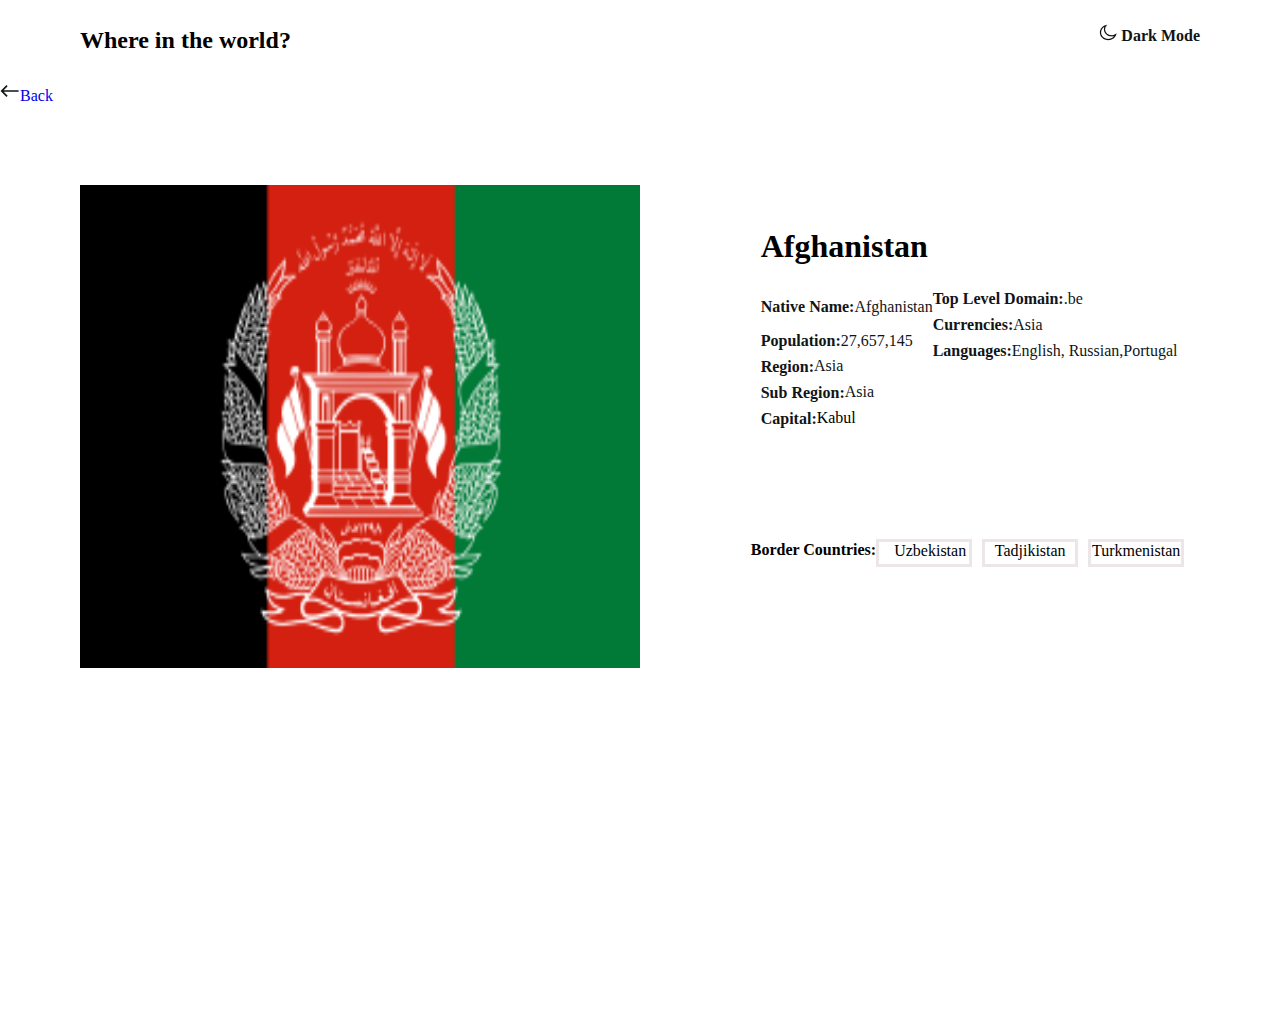
==== afgan.html @ 0af31623 "start" ====
<!DOCTYPE html>
<html lang="en">
<head>
    <meta charset="UTF-8">
    <meta name="viewport" content="width=device-width, initial-scale=1.0">
    <title>Document</title>
    <link rel="stylesheet" href="./afgan.css">
</head>
<body>
    <header class="header" >
        <nav class="nav">
            <h2 class="class">Where in the world?</h2>
          <a href="#!" class="header__a" >
            <img src="./img/Path (2).png" alt="" class="header_image">
            Dark Mode
          </a>
        </nav>
     </header>

     <ul>
        <li class="li"><a href="./index.html"><img src="./img/call-made.svg" alt="" class="a">Back</a></li>
     </ul>
     <main class="main">
        <div class="cards">
            <img src="./img/5.png" alt="" class="header__image">
            <div class="card">
                <h1 class="text1">Afghanistan</h1>
                <div class="card0">
               <div class="card1">
                <div class="g1"><p class="list__10">Native Name:</p>
                <p class="name1"> Afghanistan</p></div>
                <div class="g1"> <h4 class="list__1">Population: </h4>
                 <p class="population1">27,657,145</p></div>
                 <div class="g2"><h4 class="list__11">Region: </h4>
                 <p class="region1">Asia</p></div>
                 <div class="g2"><h4 class="list__11">  Sub Region: </h4>
                    <p class="region1"> Asia</p></div>
                 <div class="g3"><h4 class="list__111">Capital: </h4 >
                 <p class="capital1">Kabul</p></div>
                </div>
                <div class="card2">
                    <div class="g1"> <h4 class="list__1 1">Top Level Domain: </h4>
                        <p class="population1">.be</p></div>
                        <div class="g1"> <h4 class="list__11"> Currencies: </h4>
                            <p class="population1"> Asia</p></div>
                            <div class="g1"> <h4 class="list__11">Languages: </h4>
                                <p class="population1">English, Russian,Portugal</p></div>
                    </div>
                </div>
                    <div class="card3">
                        <div class="g1"> <h4 class="list__1110">Border Countries:  </h4>
                            <p class="c3">Uzbekistan</p>
                            <p class="c31">Tadjikistan</p>
                            <p class="c31">Turkmenistan</p>
                        
                            
                            </div>
                    </div>
            </div>
            
        </div>

     </main>
    
</body>
</html>
---- afgan.css ----
* {
    padding: 0;
    margin: 0;
    box-sizing: border-box;
}

ul {
    list-style: none;
}

a {
    text-decoration: none;
}

.nav {
    display: flex;
    justify-content: space-between;
    padding: 24px 80px;
}
.cards{
    display: flex;
}
.header__image{
    width: 559.7149658203125px;
    height: 483.16876220703125px;
    margin:  80px 121px 343px 80px;
}
.class {
    font-family: Nunito Sans;
    font-size: 24px;
    font-weight: 800;
    line-height: 33px;
}
.header__a {
    column-gap: 11px;
    font-family: Nunito Sans;
    font-size: 16px;
    font-weight: 600;
    line-height: 22px;
    color: #111517;
}
.text1 {
font-family: Nunito Sans;
font-size: 32px;
font-weight: 800;
line-height: 44px;
padding: 0  0 23px 0;
}

.list__1 {
    font-family: Nunito Sans;
    font-size: 16px;
    font-weight: 600;
    line-height: 16px;
    color: #111517;
    padding: 0 0 10px 0px;

}

.list__11 {
    font-family: Nunito Sans;
    font-size: 16px;
    font-weight: 600;
    line-height: 16px;
    padding: 0 0 10px 0px;
    color: #111517;

}

.g1 {
    display: flex;
}

.g2 {
    display: flex;
}

.g3 {
    display: flex;
}

.population1 {
    font-family: Nunito Sans;
    font-size: 16px;
    font-weight: 300;
    line-height: 16px;
    color: #111517;
}

.region1 {
    margin: -1px 0 0 0;
    font-family: Nunito Sans;
    font-size: 16px;
    font-weight: 300;
    line-height: 16px;
    color: #111517;
}

.list__111 {
    padding: 0 0 46px 0px;
   font-family: Nunito Sans;
    font-size: 16px;
    font-weight: 600;
    line-height: 16px;
    color: #111517;
}

.capital1 {
    margin: -1px 0 0 0;
    font-family: Nunito Sans;
    font-size: 16px;
    font-weight: 300;
    line-height: 16px;
}
.card{
    padding: 119px 82px 382px 0;
}
.list__10{
    color: #111517;
    padding: 0 0 10px 0  ; 
font-family: Nunito Sans;
font-size: 16px;
font-weight: 600;
line-height: 32px;
}
.name1{
    margin:8px 0 0 0;
    font-family: Nunito Sans;
    font-size: 16px;
    font-weight: 300;
    line-height: 16px;
  color: #111517;
}
.card0{
   display: flex;
   
}
.a{
    

    
}

.card2{
    padding-left: -10px;
}
.card3{
    padding: 68px 0px 0 0px  ;
    margin-left: -10px;
}
.c3{
    padding-left: 15px;
    width: 96px;
    height: 28px ;
    border: solid rgb(236, 230, 230);
    margin: -2px 10px 0 0;
}
.c31{
    width: 96px;
    height: 28px ;
    border: solid rgb(236, 230, 230);
    margin: -2px 10px 0 0px;
   text-align: center;
}
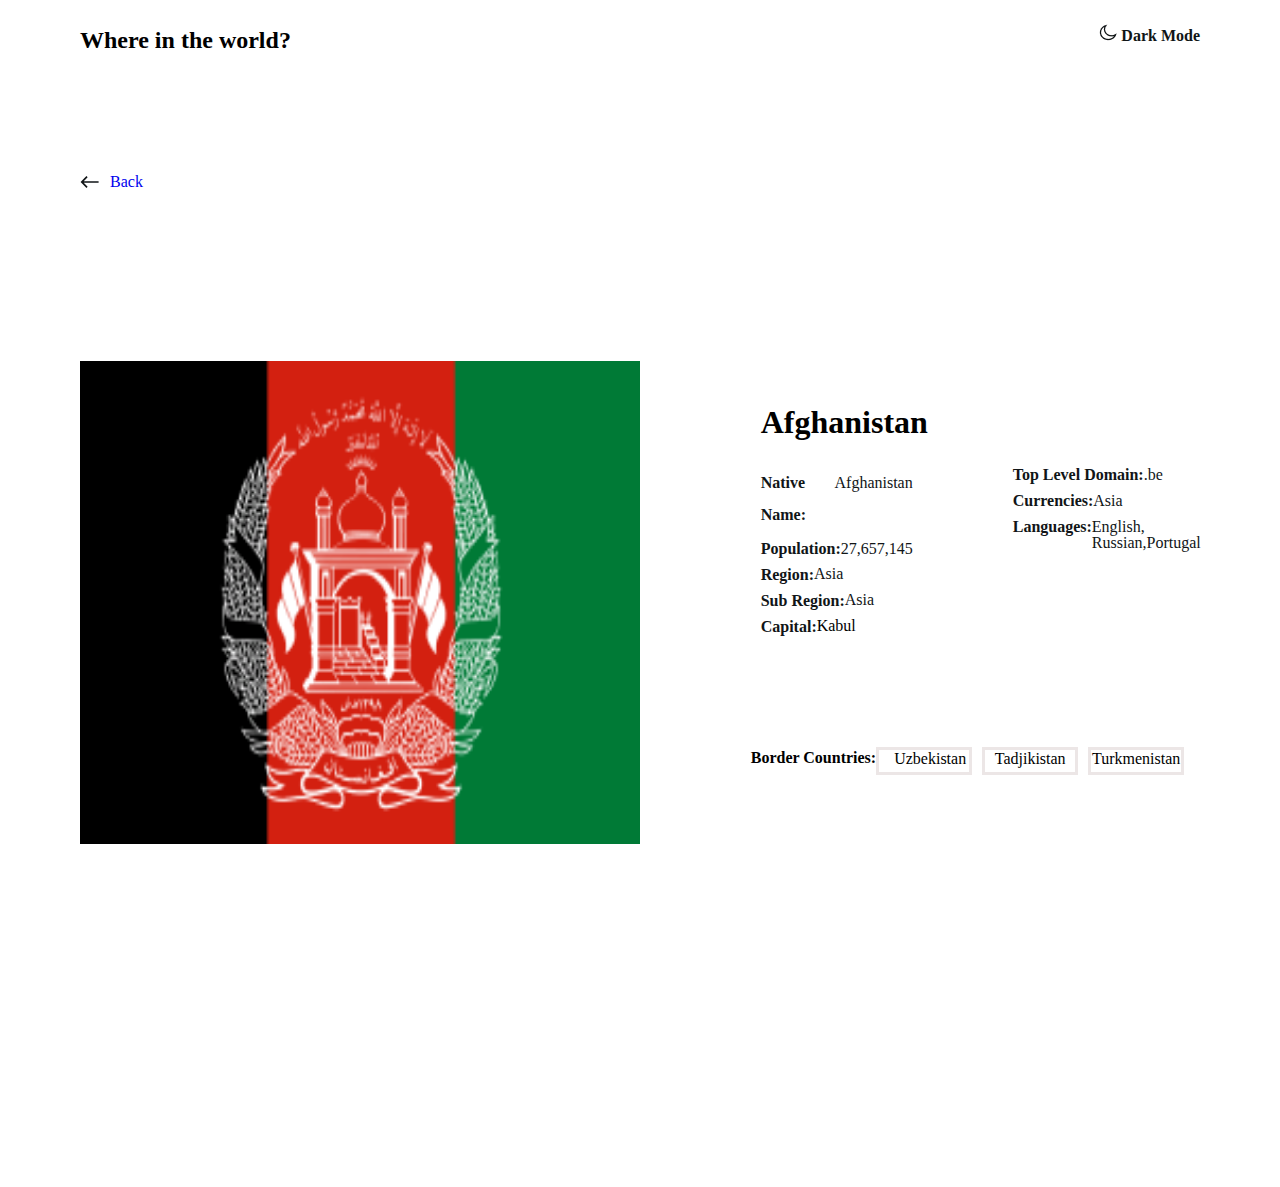
==== commit a76a3f38: "middle" ====
--- a/afgan.html
+++ b/afgan.html
@@ -18,7 +18,7 @@
      </header>
 
      <ul>
-        <li class="li"><a href="./index.html"><img src="./img/call-made.svg" alt="" class="a">Back</a></li>
+        <li class="li"><a href="./index.html"><img src="./img/call-made.svg" alt="" class="ul__image">Back</a></li>
      </ul>
      <main class="main">
         <div class="cards">
@@ -38,7 +38,7 @@
                  <div class="g3"><h4 class="list__111">Capital: </h4 >
                  <p class="capital1">Kabul</p></div>
                 </div>
-                <div class="card2">
+              <section class="c10">  <div class="card2">
                     <div class="g1"> <h4 class="list__1 1">Top Level Domain: </h4>
                         <p class="population1">.be</p></div>
                         <div class="g1"> <h4 class="list__11"> Currencies: </h4>
@@ -46,7 +46,9 @@
                             <div class="g1"> <h4 class="list__11">Languages: </h4>
                                 <p class="population1">English, Russian,Portugal</p></div>
                     </div>
+                
                 </div>
+            </section>
                     <div class="card3">
                         <div class="g1"> <h4 class="list__1110">Border Countries:  </h4>
                             <p class="c3">Uzbekistan</p>
--- a/afgan.css
+++ b/afgan.css
@@ -7,9 +7,22 @@
 ul {
     list-style: none;
 }
+body{
+    max-width: 1400px;
+  width: 100%;
+}
 
 a {
     text-decoration: none;
+}
+.ul__image{
+    margin: 0 10px -5px 0;
+}
+.c10{
+  padding: 0 0 0 100px;
+}
+.li{
+    padding: 90.57px 0 90.57px 80px  ;
 }
 
 .nav {
